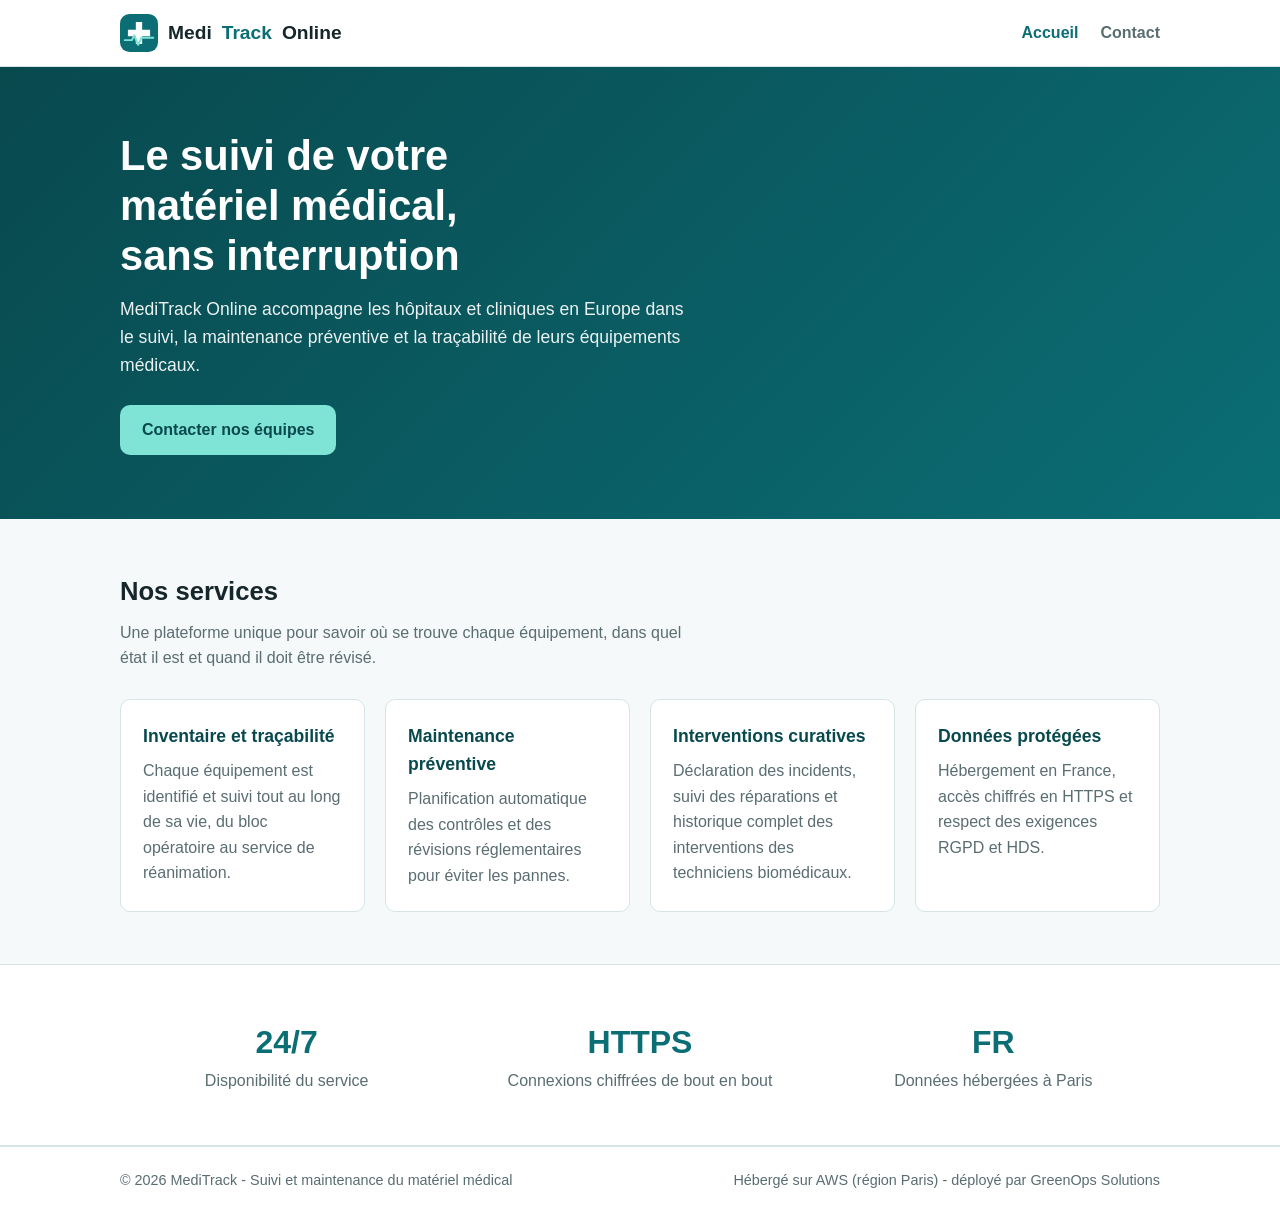
==== site/index.html @ 06ce4d72 "Q2 : code Terraform (VPC, S3, CloudFront, EC2), playbook Ansible et site statique" ====
<!DOCTYPE html>
<html lang="fr">
<head>
  <meta charset="utf-8">
  <meta name="viewport" content="width=device-width, initial-scale=1">
  <title>MediTrack Online - Suivi et maintenance du matériel médical</title>
  <meta name="description" content="MediTrack Online : suivi et maintenance du matériel médical pour les hôpitaux et cliniques en Europe.">
  <link rel="icon" href="img/logo.svg" type="image/svg+xml">
  <link rel="stylesheet" href="css/style.css">
</head>
<body>
  <header>
    <div class="wrap">
      <a class="brand" href="index.html"><img src="img/logo.svg" alt=""> Medi<span>Track</span> Online</a>
      <nav aria-label="Navigation principale">
        <a href="index.html" aria-current="page">Accueil</a>
        <a href="contact.html">Contact</a>
      </nav>
    </div>
  </header>

  <main>
    <div class="hero">
      <div class="wrap">
        <h1>Le suivi de votre matériel médical, sans interruption</h1>
        <p>MediTrack Online accompagne les hôpitaux et cliniques en Europe dans le suivi, la maintenance préventive et la traçabilité de leurs équipements médicaux.</p>
        <a class="btn" href="contact.html">Contacter nos équipes</a>
      </div>
    </div>

    <section>
      <div class="wrap">
        <h2>Nos services</h2>
        <p class="lead">Une plateforme unique pour savoir où se trouve chaque équipement, dans quel état il est et quand il doit être révisé.</p>
        <div class="grid">
          <article class="card">
            <h3>Inventaire et traçabilité</h3>
            <p>Chaque équipement est identifié et suivi tout au long de sa vie, du bloc opératoire au service de réanimation.</p>
          </article>
          <article class="card">
            <h3>Maintenance préventive</h3>
            <p>Planification automatique des contrôles et des révisions réglementaires pour éviter les pannes.</p>
          </article>
          <article class="card">
            <h3>Interventions curatives</h3>
            <p>Déclaration des incidents, suivi des réparations et historique complet des interventions des techniciens biomédicaux.</p>
          </article>
          <article class="card">
            <h3>Données protégées</h3>
            <p>Hébergement en France, accès chiffrés en HTTPS et respect des exigences RGPD et HDS.</p>
          </article>
        </div>
      </div>
    </section>

    <section style="background:#fff;border-block:1px solid var(--line)">
      <div class="wrap">
        <div class="stats">
          <div><strong>24/7</strong><span>Disponibilité du service</span></div>
          <div><strong>HTTPS</strong><span>Connexions chiffrées de bout en bout</span></div>
          <div><strong>FR</strong><span>Données hébergées à Paris</span></div>
        </div>
      </div>
    </section>
  </main>

  <footer>
    <div class="wrap">
      <span>&copy; 2026 MediTrack - Suivi et maintenance du matériel médical</span>
      <span>Hébergé sur AWS (région Paris) - déployé par GreenOps Solutions</span>
    </div>
  </footer>
</body>
</html>
---- site/css/style.css ----
/* MediTrack Online - feuille de style */
:root {
  --teal: #0b6e75;
  --teal-dark: #08494e;
  --mint: #7fe3d6;
  --ink: #16262a;
  --muted: #5a6d71;
  --line: #d6e4e5;
  --bg: #f5f9f9;
  --card: #ffffff;
  --radius: 10px;
  --font: "Segoe UI", Roboto, "Helvetica Neue", Arial, sans-serif;
}
* { box-sizing: border-box; }
body { margin: 0; font-family: var(--font); color: var(--ink); background: var(--bg); line-height: 1.6; }
a { color: var(--teal); }
img { max-width: 100%; }
.wrap { max-width: 1080px; margin: 0 auto; padding: 0 20px; }

/* En-tete */
header { background: var(--card); border-bottom: 1px solid var(--line); }
header .wrap { display: flex; align-items: center; justify-content: space-between; gap: 16px; padding-block: 14px; flex-wrap: wrap; }
.brand { display: flex; align-items: center; gap: 10px; text-decoration: none; color: var(--ink); font-weight: 700; font-size: 1.2rem; }
.brand img { width: 38px; height: 38px; }
.brand span { color: var(--teal); }
nav { display: flex; gap: 22px; }
nav a { text-decoration: none; color: var(--muted); font-weight: 600; }
nav a[aria-current="page"], nav a:hover { color: var(--teal); }

/* Bandeau principal */
.hero { background: linear-gradient(135deg, var(--teal-dark), var(--teal)); color: #fff; padding-block: 64px; }
.hero h1 { font-size: clamp(1.8rem, 4vw, 2.6rem); line-height: 1.2; margin: 0 0 14px; max-width: 18ch; }
.hero p { max-width: 58ch; font-size: 1.1rem; opacity: .92; margin: 0 0 26px; }
.btn { display: inline-block; background: var(--mint); color: var(--teal-dark); font-weight: 700; padding: 12px 22px; border-radius: var(--radius); text-decoration: none; }
.btn:hover { background: #fff; }

/* Sections */
section { padding-block: 52px; }
h2 { font-size: 1.6rem; margin: 0 0 8px; }
.lead { color: var(--muted); margin: 0 0 28px; max-width: 65ch; }
.grid { display: grid; grid-template-columns: repeat(auto-fit, minmax(240px, 1fr)); gap: 20px; }
.card { background: var(--card); border: 1px solid var(--line); border-radius: var(--radius); padding: 22px; }
.card h3 { margin: 0 0 8px; font-size: 1.1rem; color: var(--teal-dark); }
.card p { margin: 0; color: var(--muted); }

/* Chiffres cles */
.stats { display: grid; grid-template-columns: repeat(auto-fit, minmax(180px, 1fr)); gap: 20px; text-align: center; }
.stats strong { display: block; font-size: 2rem; color: var(--teal); }
.stats span { color: var(--muted); }

/* Contact */
.contact dl { display: grid; grid-template-columns: max-content 1fr; gap: 10px 22px; margin: 0; }
.contact dt { font-weight: 700; color: var(--teal-dark); }
.contact dd { margin: 0; }

/* Page erreur */
.error { text-align: center; padding-block: 90px; }
.error .code { font-size: 4.5rem; font-weight: 800; color: var(--teal); margin: 0; }

/* Pied de page */
footer { border-top: 1px solid var(--line); background: var(--card); color: var(--muted); font-size: .9rem; }
footer .wrap { padding-block: 22px; display: flex; justify-content: space-between; gap: 12px; flex-wrap: wrap; }

@media (max-width: 560px) {
  nav { gap: 14px; }
  .contact dl { grid-template-columns: 1fr; }
}
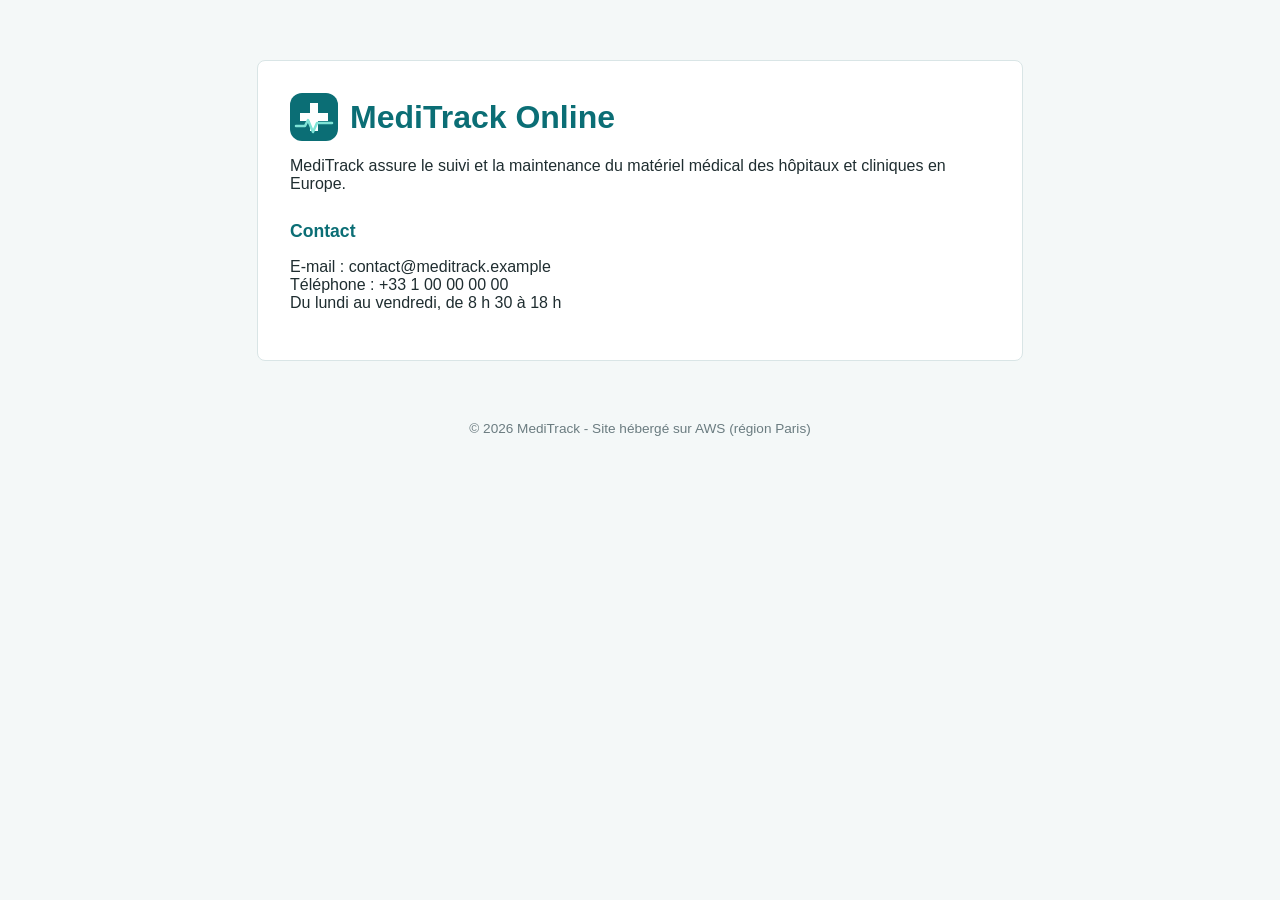
==== commit 48951770: "Q3 : site simplifie et correction du groupe de securite (suppression fichier cd cree par erreur)" ====
--- a/site/index.html
+++ b/site/index.html
@@ -3,72 +3,35 @@
 <head>
   <meta charset="utf-8">
   <meta name="viewport" content="width=device-width, initial-scale=1">
-  <title>MediTrack Online - Suivi et maintenance du matériel médical</title>
-  <meta name="description" content="MediTrack Online : suivi et maintenance du matériel médical pour les hôpitaux et cliniques en Europe.">
+  <title>MediTrack Online</title>
   <link rel="icon" href="img/logo.svg" type="image/svg+xml">
-  <link rel="stylesheet" href="css/style.css">
+  <style>
+    body { margin: 0; font-family: Arial, Helvetica, sans-serif; color: #1f2d30; background: #f4f8f8; }
+    main { max-width: 700px; margin: 60px auto; padding: 32px; background: #fff; border-radius: 8px; border: 1px solid #d9e5e6; }
+    header { display: flex; align-items: center; gap: 12px; }
+    header img { width: 48px; height: 48px; }
+    h1 { margin: 0; color: #0b6e75; }
+    h2 { color: #0b6e75; font-size: 1.1rem; margin-top: 28px; }
+    footer { text-align: center; color: #6b7c80; font-size: 0.85rem; margin-bottom: 40px; }
+  </style>
 </head>
 <body>
-  <header>
-    <div class="wrap">
-      <a class="brand" href="index.html"><img src="img/logo.svg" alt=""> Medi<span>Track</span> Online</a>
-      <nav aria-label="Navigation principale">
-        <a href="index.html" aria-current="page">Accueil</a>
-        <a href="contact.html">Contact</a>
-      </nav>
-    </div>
-  </header>
+  <main>
+    <header>
+      <img src="img/logo.svg" alt="Logo MediTrack">
+      <h1>MediTrack Online</h1>
+    </header>
 
-  <main>
-    <div class="hero">
-      <div class="wrap">
-        <h1>Le suivi de votre matériel médical, sans interruption</h1>
-        <p>MediTrack Online accompagne les hôpitaux et cliniques en Europe dans le suivi, la maintenance préventive et la traçabilité de leurs équipements médicaux.</p>
-        <a class="btn" href="contact.html">Contacter nos équipes</a>
-      </div>
-    </div>
+    <p>MediTrack assure le suivi et la maintenance du matériel médical des hôpitaux et cliniques en Europe.</p>
 
-    <section>
-      <div class="wrap">
-        <h2>Nos services</h2>
-        <p class="lead">Une plateforme unique pour savoir où se trouve chaque équipement, dans quel état il est et quand il doit être révisé.</p>
-        <div class="grid">
-          <article class="card">
-            <h3>Inventaire et traçabilité</h3>
-            <p>Chaque équipement est identifié et suivi tout au long de sa vie, du bloc opératoire au service de réanimation.</p>
-          </article>
-          <article class="card">
-            <h3>Maintenance préventive</h3>
-            <p>Planification automatique des contrôles et des révisions réglementaires pour éviter les pannes.</p>
-          </article>
-          <article class="card">
-            <h3>Interventions curatives</h3>
-            <p>Déclaration des incidents, suivi des réparations et historique complet des interventions des techniciens biomédicaux.</p>
-          </article>
-          <article class="card">
-            <h3>Données protégées</h3>
-            <p>Hébergement en France, accès chiffrés en HTTPS et respect des exigences RGPD et HDS.</p>
-          </article>
-        </div>
-      </div>
-    </section>
-
-    <section style="background:#fff;border-block:1px solid var(--line)">
-      <div class="wrap">
-        <div class="stats">
-          <div><strong>24/7</strong><span>Disponibilité du service</span></div>
-          <div><strong>HTTPS</strong><span>Connexions chiffrées de bout en bout</span></div>
-          <div><strong>FR</strong><span>Données hébergées à Paris</span></div>
-        </div>
-      </div>
-    </section>
+    <h2>Contact</h2>
+    <p>
+      E-mail : contact@meditrack.example<br>
+      Téléphone : +33 1 00 00 00 00<br>
+      Du lundi au vendredi, de 8 h 30 à 18 h
+    </p>
   </main>
 
-  <footer>
-    <div class="wrap">
-      <span>&copy; 2026 MediTrack - Suivi et maintenance du matériel médical</span>
-      <span>Hébergé sur AWS (région Paris) - déployé par GreenOps Solutions</span>
-    </div>
-  </footer>
+  <footer>&copy; 2026 MediTrack - Site hébergé sur AWS (région Paris)</footer>
 </body>
 </html>
